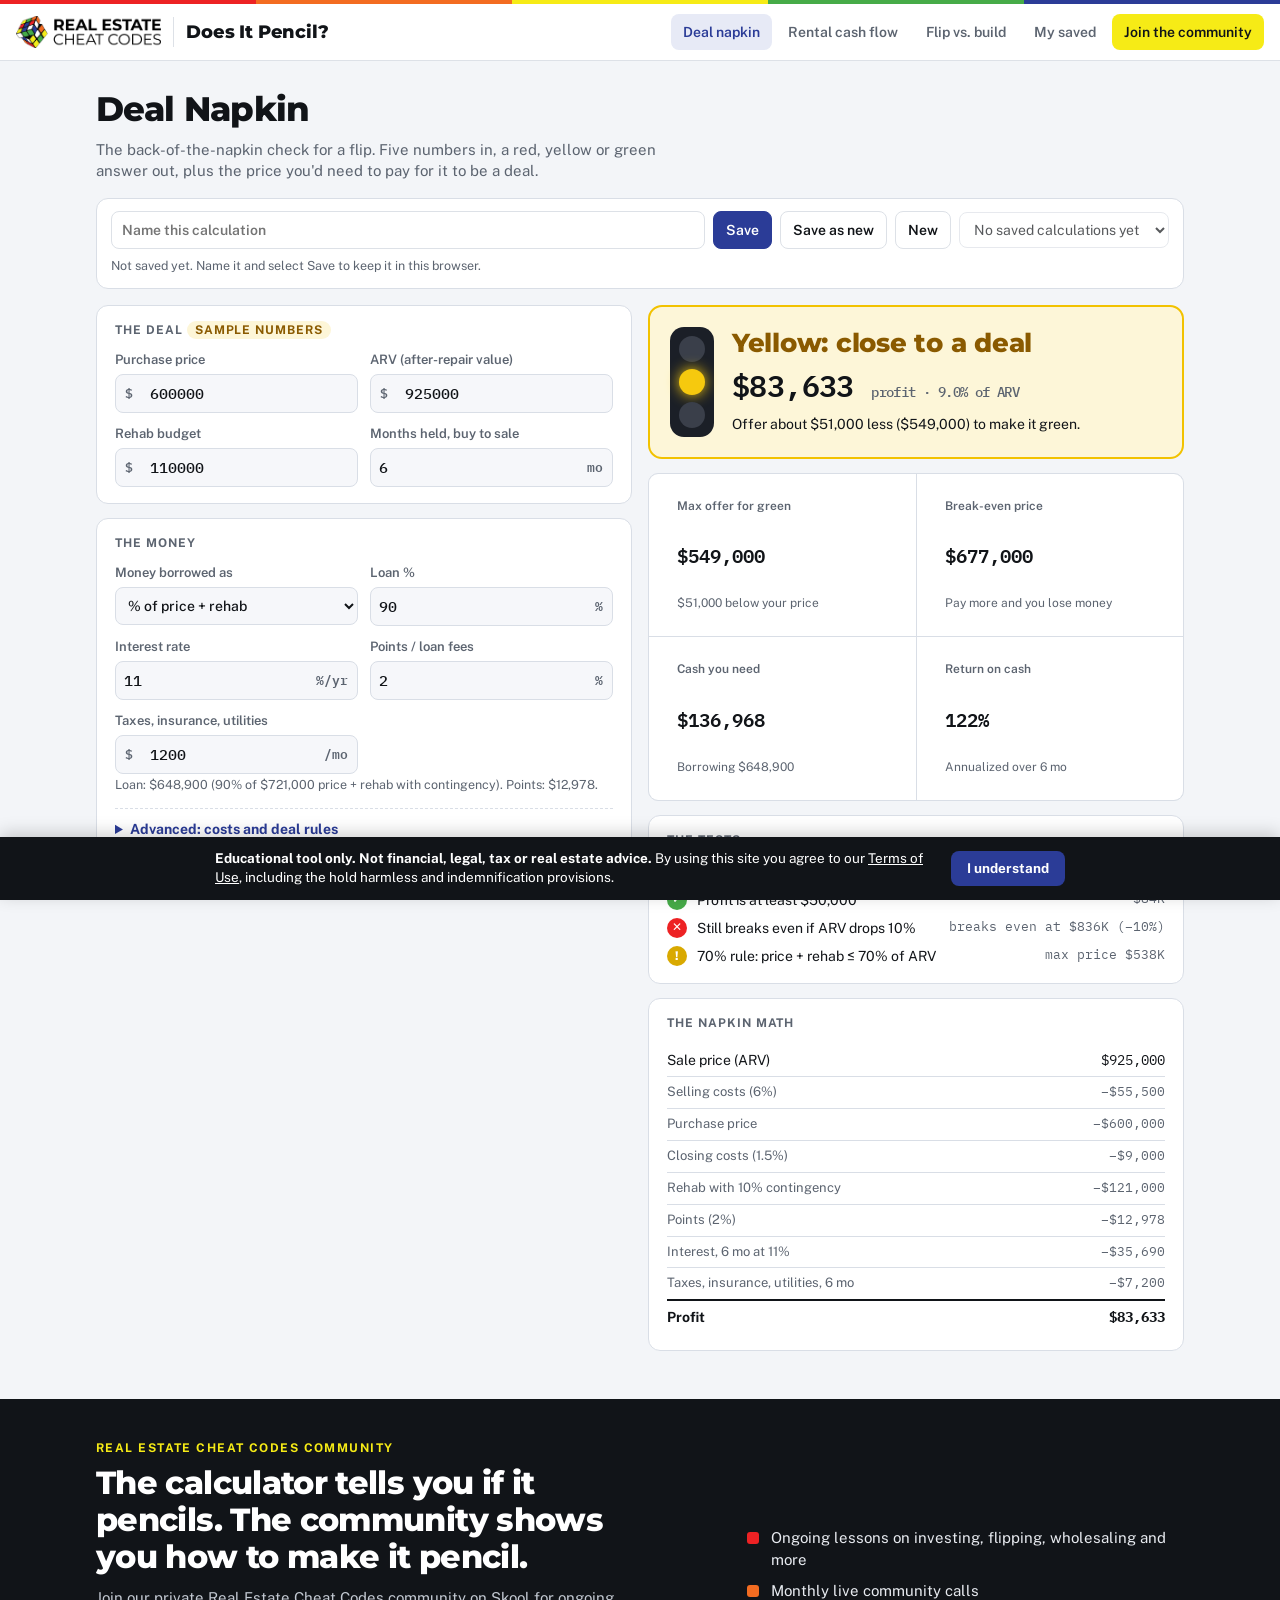
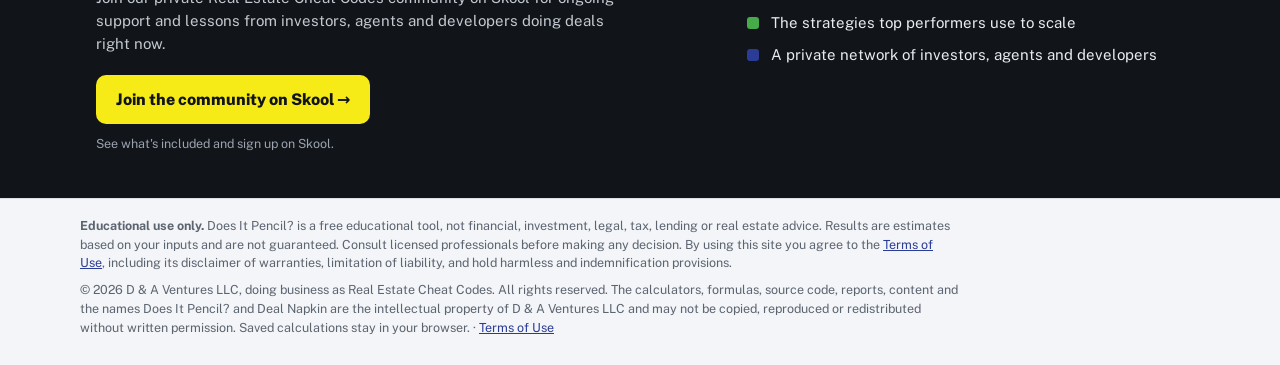
==== doesitpencil-site/deal-napkin/index.html @ 5632f23f "Add files via upload" ====
<!doctype html>
<html lang="en" data-root="../">
<head>
<meta charset="utf-8">
<meta name="viewport" content="width=device-width,initial-scale=1,viewport-fit=cover">
<title>Deal Napkin: Quick Flip Calculator · Does It Pencil?</title>
<meta name="description" content="Free quick flip calculator. Enter purchase price, ARV, rehab, hold time and loan terms and get a red, yellow or green verdict, profit, cash needed and the max offer that makes it a deal.">
<meta property="og:title" content="Deal Napkin: Quick Flip Calculator · Does It Pencil?">
<meta property="og:description" content="Free quick flip calculator. Enter purchase price, ARV, rehab, hold time and loan terms and get a red, yellow or green verdict, profit, cash needed and the max offer that makes it a deal.">
<meta property="og:type" content="website">
<meta property="og:url" content="https://doesitpencil.org/deal-napkin/">
<link rel="canonical" href="https://doesitpencil.org/deal-napkin/">
<link rel="icon" type="image/png" href="../assets/favicon.png">
<link rel="apple-touch-icon" href="../assets/apple-touch-icon.png">
<link rel="preconnect" href="https://fonts.googleapis.com">
<link rel="stylesheet" href="https://fonts.googleapis.com/css2?family=Montserrat:wght@600;700;800&family=Public+Sans:wght@400;500;600;700;800&family=IBM+Plex+Mono:wght@400;500;600&display=swap">
<link rel="stylesheet" href="../assets/site.css">
<style>:root{color-scheme:light;padding-top:env(safe-area-inset-top,0px);padding-bottom:env(safe-area-inset-bottom,0px)}body{margin:0}img{max-width:100%}[hidden]{display:none!important}</style>
<style>
/* Deal Napkin: inputs on the left, a traffic-light verdict on the right; stacks on phones. */
:root{
  --bg:#f3f5f8; --card:#ffffff; --field:#f6f7fa; --line:#d9dee6; --fg:#111418; --muted:#5c6470; --accent:#2b3c97;
  --green:#1f7a4d; --green-bg:#e3f4ea; --green-ring:#46ab48;
  --yellow:#8a5a00; --yellow-bg:#fdf6d8; --yellow-ring:#f2c200;
  --red:#b3261e; --red-bg:#fbe5e2; --red-ring:#ed2224;
  --num:"IBM Plex Mono",ui-monospace,Menlo,monospace;
}
@media (prefers-color-scheme: dark){:root:not([data-theme="light"]){
  --bg:#12151b; --card:#1a1f27; --field:#212733; --line:#2b313c; --fg:#e8ebf0; --muted:#9aa3b0; --accent:#9aa8ff;
  --green:#6fdc9c; --green-bg:#163327; --yellow:#f2cf5b; --yellow-bg:#352c10; --red:#ff8a7a; --red-bg:#3d1f1b; color-scheme:dark}}
:root[data-theme="dark"]{
  --bg:#12151b; --card:#1a1f27; --field:#212733; --line:#2b313c; --fg:#e8ebf0; --muted:#9aa3b0; --accent:#9aa8ff;
  --green:#6fdc9c; --green-bg:#163327; --yellow:#f2cf5b; --yellow-bg:#352c10; --red:#ff8a7a; --red-bg:#3d1f1b; color-scheme:dark}
*{box-sizing:border-box}
body{background:var(--bg);color:var(--fg);font-family:"Public Sans",system-ui,sans-serif;font-size:15px;line-height:1.45}
.wrap{max-width:1120px;margin:0 auto;padding-block:24px 48px;padding-left:max(16px,env(safe-area-inset-left,0px));padding-right:max(16px,env(safe-area-inset-right,0px));display:flex;flex-direction:column;gap:16px}
h1{font-family:"Montserrat","Public Sans",sans-serif;font-weight:800;font-size:clamp(26px,3.6vw,34px);letter-spacing:-.02em;margin:0;text-wrap:balance}
.sub{color:var(--muted);margin:4px 0 0;max-width:64ch}
.card{background:var(--card);border:1px solid var(--line);border-radius:12px;padding:16px 18px}
.grid{display:grid;grid-template-columns:minmax(0,1fr) minmax(0,1fr);gap:16px;align-items:start}
@media (max-width:860px){.grid{grid-template-columns:minmax(0,1fr)}}
.inputs{display:flex;flex-direction:column;gap:14px;min-width:0}
.card h2{font-size:12px;letter-spacing:.08em;text-transform:uppercase;color:var(--muted);margin:0 0 12px;font-weight:700}
.fields{display:grid;grid-template-columns:repeat(2,minmax(0,1fr));gap:12px}
@media (max-width:420px){.fields{grid-template-columns:minmax(0,1fr)}}
label.f{display:flex;flex-direction:column;gap:4px;font-size:13px;font-weight:600;color:var(--muted);min-width:0}
.inp{display:flex;align-items:center;background:var(--field);border:1px solid var(--line);border-radius:8px;overflow:hidden}
.inp:focus-within{border-color:var(--accent);box-shadow:0 0 0 3px color-mix(in srgb,var(--accent) 20%,transparent)}
.inp span{padding:0 9px;color:var(--muted);font-family:var(--num);font-size:13px}
.inp input,.inp select{flex:1;min-width:0;border:0;background:transparent;color:var(--fg);font:500 15px var(--num);padding:9px 8px;outline:none;font-variant-numeric:tabular-nums}
.inp select{font-family:inherit;font-size:14px}
.hint{font-size:12.5px;color:var(--muted);margin:2px 0 0;font-weight:400}
details.adv{border-top:1px dashed var(--line);margin-top:14px;padding-top:10px}
details.adv summary{cursor:pointer;font-weight:700;font-size:14px;color:var(--accent)}
details.adv .fields{margin-top:12px}
details.adv h3{font-size:12px;letter-spacing:.06em;text-transform:uppercase;color:var(--muted);margin:16px 0 0}

.side{display:flex;flex-direction:column;gap:14px;position:sticky;top:12px;min-width:0}
@media (max-width:860px){.side{position:static}}
.verdict{border-radius:14px;padding:20px;border:2px solid var(--ring);background:var(--vbg);display:grid;grid-template-columns:auto minmax(0,1fr);gap:18px;align-items:center}
.verdict.green{--ring:var(--green-ring);--vbg:var(--green-bg);--vfg:var(--green)}
.verdict.yellow{--ring:var(--yellow-ring);--vbg:var(--yellow-bg);--vfg:var(--yellow)}
.verdict.red{--ring:var(--red-ring);--vbg:var(--red-bg);--vfg:var(--red)}
.light{display:flex;flex-direction:column;gap:7px;background:#1b1f27;border-radius:14px;padding:9px}
.light i{width:26px;height:26px;border-radius:50%;background:#3a3f4a;display:block}
.verdict.red .light i:nth-child(1){background:#ed2224;box-shadow:0 0 14px #ed2224}
.verdict.yellow .light i:nth-child(2){background:#f6c90e;box-shadow:0 0 14px #f6c90e}
.verdict.green .light i:nth-child(3){background:#46ab48;box-shadow:0 0 14px #46ab48}
.vt{font-family:"Montserrat",sans-serif;font-weight:800;font-size:26px;color:var(--vfg);letter-spacing:-.01em;line-height:1.1}
.vp{font:600 30px var(--num);letter-spacing:-.02em;margin-top:4px;font-variant-numeric:tabular-nums}
.vp small{font-size:14px;color:var(--muted);font-weight:500}
.vmsg{margin:6px 0 0;font-size:14px}
.checks{list-style:none;margin:0;padding:0;display:flex;flex-direction:column;gap:8px}
.checks li{display:grid;grid-template-columns:22px minmax(0,1fr) auto;gap:8px;align-items:start;font-size:14px}
.checks .ic{width:20px;height:20px;border-radius:50%;display:grid;place-items:center;font-size:12px;font-weight:800;color:#fff}
.checks .ok .ic{background:var(--green-ring)}.checks .no .ic{background:var(--red-ring)}.checks .meh .ic{background:#d9a900}
.checks .val{font-family:var(--num);font-size:13px;color:var(--muted);white-space:nowrap}
.offer{display:grid;grid-template-columns:repeat(2,minmax(0,1fr));gap:1px;background:var(--line);border:1px solid var(--line);border-radius:10px;overflow:hidden}
.offer div{background:var(--card);padding:12px 14px;min-width:0}
.offer .k{font-size:12px;color:var(--muted);font-weight:600}
.offer .v{font:600 19px var(--num);font-variant-numeric:tabular-nums;margin-top:2px}
.offer .n{font-size:12px;color:var(--muted)}
table{width:100%;border-collapse:collapse;font-size:14px}
td{padding:6px 0;border-bottom:1px solid var(--line)}
td.r{text-align:right;font-family:var(--num);font-variant-numeric:tabular-nums;white-space:nowrap;padding-left:12px}
tr.sub td{color:var(--muted);font-size:13px}
tr.tot td{font-weight:700;border-top:2px solid var(--fg);border-bottom:0}
.neg{color:var(--red)}
.ex{font-size:12px;font-weight:700;color:var(--yellow);background:var(--yellow-bg);padding:2px 8px;border-radius:999px}
.savecard{padding:12px 14px}
</style>
</head>
<body>
<div id="dip-header"></div>


<div class="wrap">
  <header>
    <h1>Deal Napkin</h1>
    <p class="sub">The back-of-the-napkin check for a flip. Five numbers in, a red, yellow or green answer out, plus the price you'd need to pay for it to be a deal.</p>
  </header>
  <div class="card savecard"><div id="dip-savebar"></div></div>

  <div class="grid">
    <div class="inputs">
      <section class="card">
        <h2>The deal <span class="ex" id="exTag">Sample numbers</span></h2>
        <div class="fields">
          <label class="f" for="price">Purchase price<div class="inp"><span>$</span><input id="price" type="number" step="5000" inputmode="decimal"></div></label>
          <label class="f" for="arv">ARV (after-repair value)<div class="inp"><span>$</span><input id="arv" type="number" step="5000" inputmode="decimal"></div></label>
          <label class="f" for="rehab">Rehab budget<div class="inp"><span>$</span><input id="rehab" type="number" step="1000" inputmode="decimal"></div></label>
          <label class="f" for="months">Months held, buy to sale<div class="inp"><input id="months" type="number" step="1" min="1" inputmode="numeric"><span>mo</span></div></label>
        </div>
      </section>

      <section class="card">
        <h2>The money</h2>
        <div class="fields">
          <label class="f" for="loanMode">Money borrowed as<div class="inp"><select id="loanMode"><option value="pct">% of price + rehab</option><option value="amt">Dollar amount</option></select></div></label>
          <label class="f" for="loanPct" id="loanPctWrap">Loan %<div class="inp"><input id="loanPct" type="number" step="5" inputmode="decimal"><span>%</span></div></label>
          <label class="f" for="loanAmt" id="loanAmtWrap" hidden>Loan amount<div class="inp"><span>$</span><input id="loanAmt" type="number" step="5000" inputmode="decimal"></div></label>
          <label class="f" for="rate">Interest rate<div class="inp"><input id="rate" type="number" step="0.25" inputmode="decimal"><span>%/yr</span></div></label>
          <label class="f" for="points">Points / loan fees<div class="inp"><input id="points" type="number" step="0.25" inputmode="decimal"><span>%</span></div></label>
          <label class="f" for="holdMo">Taxes, insurance, utilities<div class="inp"><span>$</span><input id="holdMo" type="number" step="100" inputmode="decimal"><span>/mo</span></div></label>
        </div>
        <p class="hint" id="loanHint"></p>

        <details class="adv">
          <summary>Advanced: costs and deal rules</summary>
          <div class="fields">
            <label class="f" for="closePct">Buying closing costs<div class="inp"><input id="closePct" type="number" step="0.25" inputmode="decimal"><span>% price</span></div></label>
            <label class="f" for="sellPct">Selling costs<div class="inp"><input id="sellPct" type="number" step="0.5" inputmode="decimal"><span>% ARV</span></div></label>
            <label class="f" for="contPct">Rehab contingency<div class="inp"><input id="contPct" type="number" step="1" inputmode="decimal"><span>%</span></div></label>
          </div>
          <h3>What counts as green</h3>
          <div class="fields">
            <label class="f" for="greenPct">Profit at least<div class="inp"><input id="greenPct" type="number" step="1" inputmode="decimal"><span>% ARV</span></div></label>
            <label class="f" for="minProfit">and at least<div class="inp"><span>$</span><input id="minProfit" type="number" step="5000" inputmode="decimal"></div></label>
            <label class="f" for="cushionPct">Still breaks even if ARV drops<div class="inp"><input id="cushionPct" type="number" step="1" inputmode="decimal"><span>%</span></div></label>
            <label class="f" for="redPct">Red below<div class="inp"><input id="redPct" type="number" step="1" inputmode="decimal"><span>% ARV</span></div></label>
          </div>
          <p class="hint">Interest is figured on the full loan for every month you hold, which is conservative when rehab money is drawn over time. Selling costs cover agent commissions and seller closing costs.</p>
        </details>
      </section>
    </div>

    <aside class="side" aria-live="polite">
      <div class="verdict" id="verdict">
        <div class="light" aria-hidden="true"><i></i><i></i><i></i></div>
        <div>
          <div class="vt" id="vt"></div>
          <div class="vp" id="vp"></div>
          <p class="vmsg" id="vmsg"></p>
        </div>
      </div>

      <div class="offer">
        <div><div class="k">Max offer for green</div><div class="v" id="maxGreen"></div><div class="n" id="maxGreenN"></div></div>
        <div><div class="k">Break-even price</div><div class="v" id="maxBE"></div><div class="n">Pay more and you lose money</div></div>
        <div><div class="k">Cash you need</div><div class="v" id="cash"></div><div class="n" id="cashN"></div></div>
        <div><div class="k">Return on cash</div><div class="v" id="roi"></div><div class="n" id="roiN"></div></div>
      </div>

      <section class="card">
        <h2>The tests</h2>
        <ul class="checks" id="checks"></ul>
      </section>

      <section class="card">
        <h2>The napkin math</h2>
        <table id="math"></table>
      </section>
    </aside>
  </div>
</div>

<script src="../assets/site.js"></script>
<script>
DIP.mountHeader("napkin");
(function(){
const $=id=>document.getElementById(id);
const F=['price','arv','rehab','months','loanMode','loanPct','loanAmt','rate','points','holdMo','closePct','sellPct','contPct','greenPct','minProfit','cushionPct','redPct'];
const EXAMPLE={price:600000,arv:925000,rehab:110000,months:6,loanMode:'pct',loanPct:90,loanAmt:684000,rate:11,points:2,holdMo:1200,
  closePct:1.5,sellPct:6,contPct:10,greenPct:15,minProfit:50000,cushionPct:10,redPct:8};
const money=v=>(v<0?'−':'')+'$'+Math.round(Math.abs(v)).toLocaleString('en-US');
const kmoney=v=>{const a=Math.abs(v);return (v<0?'−':'')+(a>=1e6?'$'+(a/1e6).toFixed(2)+'M':'$'+Math.round(a/1000)+'K')};
const pct=(v,d=1)=>isFinite(v)?(v*100).toFixed(d)+'%':'—';

function model(d,priceOverride){
  const price=priceOverride??(+d.price||0), arv=+d.arv||0, months=Math.max(1,+d.months||1);
  const rehab=(+d.rehab||0)*(1+(+d.contPct||0)/100);
  const closing=price*(+d.closePct||0)/100;
  const project=price+rehab;
  let loan=d.loanMode==='amt'?(+d.loanAmt||0):project*(+d.loanPct||0)/100;
  loan=Math.max(0,Math.min(loan,project));
  const points=loan*(+d.points||0)/100;
  const interest=loan*(+d.rate||0)/100/12*months;
  const hold=(+d.holdMo||0)*months;
  const sellF=(+d.sellPct||0)/100;
  const selling=arv*sellF;
  const allIn=price+closing+rehab+points+interest+hold;
  const profit=arv-selling-allIn;
  const cash=allIn-loan;
  const margin=arv>0?profit/arv:0;
  const beArv=sellF<1?allIn/(1-sellF):Infinity;
  const cushion=arv>0?1-beArv/arv:0;
  const rule70=0.7*arv-(+d.rehab||0);
  const roi=cash>0?profit/cash*12/months:NaN;
  const tests={
    margin:margin>=(+d.greenPct||0)/100,
    dollars:profit>=(+d.minProfit||0),
    cushion:cushion>=(+d.cushionPct||0)/100
  };
  const red=profit<0||margin<(+d.redPct||0)/100;
  const color=red?'red':(tests.margin&&tests.dollars&&tests.cushion?'green':'yellow');
  return {price,arv,months,rehab,closing,loan,points,interest,hold,selling,allIn,profit,cash,margin,beArv,cushion,rule70,roi,tests,color};
}
function maxPrice(d,ok){ // highest price where ok(model) is true
  if(!ok(model(d,0)))return null;
  let lo=0,hi=Math.max(+d.arv||0,1)*1.5;
  for(let i=0;i<60;i++){const m=(lo+hi)/2;if(ok(model(d,m)))lo=m;else hi=m}
  return Math.floor(lo/1000)*1000;
}

function read(){const d={};F.forEach(k=>{const el=$(k);d[k]=el.tagName==='SELECT'?el.value:(el.value===''?'':+el.value)});return d}
function load(d){d={...EXAMPLE,...d};F.forEach(k=>{if(d[k]!==undefined)$(k).value=d[k]});calc()}

function calc(){
  const d=read();
  $('loanPctWrap').hidden=d.loanMode!=='pct';$('loanAmtWrap').hidden=d.loanMode!=='amt';
  const m=model(d);
  const v=$('verdict');v.className='verdict '+m.color;
  $('vt').textContent=m.color==='green'?'Green: it\'s a deal':m.color==='yellow'?'Yellow: close to a deal':'Red: not a deal';
  $('vp').innerHTML=`${money(m.profit)} <small>profit · ${pct(m.margin)} of ARV</small>`;
  const g=maxPrice(d,x=>x.color==='green');
  const be=maxPrice(d,x=>x.profit>=0);
  let msg;
  if(m.color==='green')msg=g!=null&&g>m.price?`You have room: it stays green up to about ${money(g)}.`:'It clears every test.';
  else if(g!=null&&m.price>0)msg=`Offer about ${money(m.price-g)} less (${money(g)}) to make it green.`;
  else msg='No purchase price makes this green with this ARV and rehab. Check the ARV or cut the rehab.';
  if(m.color==='red'&&m.profit<0)msg=`It loses ${money(-m.profit)} at this price. `+msg;
  $('vmsg').textContent=msg;

  $('maxGreen').textContent=g!=null?money(g):'—';
  $('maxGreenN').textContent=g!=null?(g>=m.price?money(g-m.price)+' above your price':money(m.price-g)+' below your price'):'Not reachable';
  $('maxBE').textContent=be!=null?money(be):'—';
  $('cash').textContent=money(m.cash);
  $('cashN').textContent=`Borrowing ${money(m.loan)}`;
  $('roi').textContent=pct(m.roi,0);
  $('roiN').textContent=`Annualized over ${m.months} mo`;
  $('loanHint').textContent=d.loanMode==='pct'?`Loan: ${money(m.loan)} (${d.loanPct||0}% of ${money(m.price+m.rehab)} price + rehab with contingency). Points: ${money(m.points)}.`:`Points on ${money(m.loan)}: ${money(m.points)}.`;

  const row=(ok,label,val)=>`<li class="${ok===true?'ok':ok===false?'no':'meh'}"><span class="ic">${ok===true?'✓':ok===false?'✕':'!'}</span><span>${label}</span><span class="val">${val}</span></li>`;
  $('checks').innerHTML=
    row(m.tests.margin,`Profit is at least ${d.greenPct}% of ARV`,pct(m.margin))+
    row(m.tests.dollars,`Profit is at least ${money(+d.minProfit||0)}`,kmoney(m.profit))+
    row(m.tests.cushion,`Still breaks even if ARV drops ${d.cushionPct}%`,`breaks even at ${kmoney(m.beArv)} (−${Math.max(0,m.cushion*100).toFixed(0)}%)`)+
    row((+d.price||0)+(+d.rehab||0)<=0.7*m.arv?true:'meh',`70% rule: price + rehab ≤ 70% of ARV`,`max price ${kmoney(m.rule70)}`);

  const r=(a,b,c='')=>`<tr class="${c}"><td>${a}</td><td class="r ${b<0?'neg':''}">${money(b)}</td></tr>`;
  $('math').innerHTML=
    r('Sale price (ARV)',m.arv)+r(`Selling costs (${d.sellPct}%)`,-m.selling,'sub')+
    r('Purchase price',-m.price,'sub')+r(`Closing costs (${d.closePct}%)`,-m.closing,'sub')+
    r(`Rehab with ${d.contPct}% contingency`,-m.rehab,'sub')+
    r(`Points (${d.points}%)`,-m.points,'sub')+r(`Interest, ${m.months} mo at ${d.rate}%`,-m.interest,'sub')+
    r(`Taxes, insurance, utilities, ${m.months} mo`,-m.hold,'sub')+
    r('Profit',m.profit,'tot');
}

F.forEach(k=>{$(k).addEventListener('input',()=>{$('exTag').hidden=true;window.__dipBar&&window.__dipBar.changed();calc()});
  if($(k).tagName==='SELECT')$(k).addEventListener('change',()=>{window.__dipBar&&window.__dipBar.changed();calc()})});
load(EXAMPLE);
window.__dipBar=DIP.mountSaveBar({el:'dip-savebar',calc:'napkin',
  getState:read,
  setState:d=>{load(d);$('exTag').hidden=true},
  reset:()=>{load({...EXAMPLE,price:'',arv:'',rehab:'',loanAmt:''});$('exTag').hidden=true},
  defaultLabel:d=>'Flip at '+money(+d.price||0),
  summarize:d=>{const m=model(d);return {headline:(m.color==='green'?'Green':m.color==='yellow'?'Yellow':'Red')+' · '+kmoney(m.profit)+' profit',
    detail:money(+d.price||0)+' buy · '+money(+d.arv||0)+' ARV · '+pct(m.margin)+' margin',tone:m.color==='green'?'good':m.color==='red'?'bad':'warn'}}});
})();
</script>

<section class="dip-cta" aria-labelledby="cta-h"><div class="dip-in">
  <div>
    <p class="eyebrow">Real Estate Cheat Codes community</p>
    <h2 id="cta-h">The calculator tells you if it pencils. The community shows you how to make it pencil.</h2>
    <p>Join our private Real Estate Cheat Codes community on Skool for ongoing support and lessons from investors, agents and developers doing deals right now.</p>
    <a class="go" href="https://www.skool.com/realestatecheatcodes/about?utm_source=doesitpencil&amp;utm_medium=website&amp;utm_campaign=community_cta&amp;utm_content=deal-napkin" target="_blank" rel="noopener">Join the community on Skool →</a>
    <p class="fine">See what's included and sign up on Skool.</p>
  </div>
  <ul>
    <li>Ongoing lessons on investing, flipping, wholesaling and more</li>
    <li>Monthly live community calls</li>
    <li>The strategies top performers use to scale</li>
    <li>A private network of investors, agents and developers</li>
  </ul>
</div></section>
<footer class="dip-foot"><div class="dip-in">
<p class="dip-legal"><b>Educational use only.</b> Does It Pencil? is a free educational tool, not financial, investment, legal, tax, lending or real estate advice. Results are estimates based on your inputs and are not guaranteed. Consult licensed professionals before making any decision. By using this site you agree to the <a href="../terms/index.html">Terms of Use</a>, including its disclaimer of warranties, limitation of liability, and hold harmless and indemnification provisions.</p>
<p class="dip-legal">© 2026 D &amp; A Ventures LLC, doing business as Real Estate Cheat Codes. All rights reserved. The calculators, formulas, source code, reports, content and the names Does It Pencil? and Deal Napkin are the intellectual property of D &amp; A Ventures LLC and may not be copied, reproduced or redistributed without written permission. Saved calculations stay in your browser. · <a href="../terms/index.html">Terms of Use</a></p>
</div></footer>
</body>
</html>
---- doesitpencil-site/assets/site.css ----
/* Does It Pencil? — shared site chrome (header, save bar, saved list).
   Every token is prefixed --dip- so it never collides with a calculator's own tokens. */
:root{
  --dip-bg:#ffffff; --dip-fg:#111418; --dip-muted:#5c6470; --dip-line:#dde1e7; --dip-soft:#f3f5f8;
  --dip-accent:#2b3c97; --dip-accent-soft:#e7eaf6; --dip-on-accent:#ffffff;
  --dip-good:#1f7a4d; --dip-good-bg:#dff1e6; --dip-bad:#c0392b; --dip-bad-bg:#f7e0dc;
  --dip-red:#ed2224; --dip-orange:#f36c21; --dip-yellow:#f6eb16; --dip-green:#46ab48; --dip-blue:#2b3c97;
  --dip-display:"Montserrat","Public Sans",system-ui,sans-serif;
  --dip-sans:"Public Sans",system-ui,-apple-system,"Segoe UI",sans-serif;
}
@media (prefers-color-scheme: dark){:root:not([data-theme="light"]){
  --dip-bg:#12151b; --dip-fg:#e8ebf0; --dip-muted:#9aa3b0; --dip-line:#2b313c; --dip-soft:#1a1f27;
  --dip-accent:#9aa8ff; --dip-accent-soft:#232a52; --dip-on-accent:#0d1020;
  --dip-good:#5fd394; --dip-good-bg:#16352a; --dip-bad:#ff8a7a; --dip-bad-bg:#3d1f1b}}
:root[data-theme="dark"]{
  --dip-bg:#12151b; --dip-fg:#e8ebf0; --dip-muted:#9aa3b0; --dip-line:#2b313c; --dip-soft:#1a1f27;
  --dip-accent:#9aa8ff; --dip-accent-soft:#232a52; --dip-on-accent:#0d1020;
  --dip-good:#5fd394; --dip-good-bg:#16352a; --dip-bad:#ff8a7a; --dip-bad-bg:#3d1f1b}

.dip-stripe{display:flex;height:4px}
.dip-stripe i{flex:1}
.dip-stripe i:nth-child(1){background:var(--dip-red)}.dip-stripe i:nth-child(2){background:var(--dip-orange)}
.dip-stripe i:nth-child(3){background:var(--dip-yellow)}.dip-stripe i:nth-child(4){background:var(--dip-green)}
.dip-stripe i:nth-child(5){background:var(--dip-blue)}

.dip-header{background:var(--dip-bg);color:var(--dip-fg);border-bottom:1px solid var(--dip-line);font-family:var(--dip-sans)}
.dip-header .dip-in{display:flex;align-items:center;gap:18px;flex-wrap:wrap;padding-block:10px;
  padding-left:max(16px,env(safe-area-inset-left,0px));padding-right:max(16px,env(safe-area-inset-right,0px))}
.dip-brand{display:flex;align-items:center;gap:12px;color:inherit;text-decoration:none;margin-right:auto;min-width:0}
.dip-brand img{height:32px;width:auto;display:block}
.dip-brand .dip-w{display:none}
@media (prefers-color-scheme: dark){:root:not([data-theme="light"]) .dip-brand .dip-b{display:none}:root:not([data-theme="light"]) .dip-brand .dip-w{display:block}}
:root[data-theme="dark"] .dip-brand .dip-b{display:none}:root[data-theme="dark"] .dip-brand .dip-w{display:block}
.dip-brand .dip-sep{width:1px;height:30px;background:var(--dip-line)}
.dip-brand b{font-family:var(--dip-display);font-weight:800;font-size:18px;letter-spacing:-.01em;white-space:nowrap}
.dip-nav{display:flex;gap:4px;overflow-x:auto;max-width:100%;scrollbar-width:none}
.dip-nav a{font-weight:600;font-size:14px;color:var(--dip-muted);text-decoration:none;padding:8px 12px;border-radius:8px;white-space:nowrap;display:flex;align-items:center;gap:6px}
.dip-nav a:hover{color:var(--dip-fg);background:var(--dip-soft)}
.dip-nav a[aria-current="page"]{color:var(--dip-accent);background:var(--dip-accent-soft)}
.dip-count{font-size:11.5px;font-weight:700;background:var(--dip-accent);color:var(--dip-on-accent);border-radius:999px;padding:1px 7px;font-variant-numeric:tabular-nums}
.dip-count:empty{display:none}
@media (max-width:640px){.dip-brand .dip-sep,.dip-brand img{display:none!important}.dip-header .dip-in{gap:6px}.dip-nav{width:100%}}

/* save bar */
.dip-save{display:flex;flex-wrap:wrap;gap:8px;align-items:center;font-family:var(--dip-sans);min-width:0}
.dip-save input,.dip-save select{font:inherit;font-size:14px;color:var(--dip-fg);background:var(--dip-bg);border:1px solid var(--dip-line);border-radius:8px;padding:8px 10px;min-width:0}
.dip-save input{flex:1 1 220px;font-weight:600}
.dip-save select{flex:0 1 210px}
.dip-save button{font:inherit;font-size:14px;font-weight:600;border-radius:8px;border:1px solid var(--dip-line);background:var(--dip-bg);color:var(--dip-fg);padding:8px 12px;cursor:pointer;white-space:nowrap}
.dip-save button:hover{border-color:var(--dip-accent)}
.dip-save button.dip-primary{background:var(--dip-accent);border-color:var(--dip-accent);color:var(--dip-on-accent)}
.dip-save :focus-visible{outline:2px solid var(--dip-accent);outline-offset:1px}
.dip-status{font-size:12.5px;color:var(--dip-muted);flex-basis:100%}
.dip-status.dirty{color:#9a6400}

/* shared page sections (home / saved) */
.dip-page{background:var(--dip-soft);color:var(--dip-fg);font-family:var(--dip-sans);min-height:100%}
.dip-main{max-width:1120px;padding-block:28px 56px;padding-left:max(16px,env(safe-area-inset-left,0px));padding-right:max(16px,env(safe-area-inset-right,0px));margin:0 auto}
.dip-main h1{font-family:var(--dip-display);font-weight:800;font-size:clamp(26px,4vw,40px);letter-spacing:-.02em;margin:0 0 8px;text-wrap:balance}
.dip-main h1 em{font-style:normal;color:var(--dip-accent)}
.dip-main h2{font-family:var(--dip-display);font-weight:700;font-size:20px;margin:0}
.dip-lede{color:var(--dip-muted);font-size:16px;line-height:1.55;max-width:66ch;margin:0}
.dip-btn{font:inherit;font-size:14px;font-weight:600;border-radius:8px;border:1px solid var(--dip-line);background:var(--dip-bg);color:var(--dip-fg);padding:8px 12px;cursor:pointer;text-decoration:none;display:inline-flex;align-items:center;gap:6px;white-space:nowrap}
.dip-btn:hover{border-color:var(--dip-accent)}
.dip-btn.dip-primary{background:var(--dip-accent);border-color:var(--dip-accent);color:var(--dip-on-accent)}
.dip-btn.dip-danger{color:var(--dip-bad)}
.dip-btn:focus-visible{outline:2px solid var(--dip-accent);outline-offset:1px}
.dip-foot{border-top:1px solid var(--dip-line);color:var(--dip-muted);font-size:12.5px;line-height:1.5;padding-block:18px 28px;
  padding-left:max(16px,env(safe-area-inset-left,0px));padding-right:max(16px,env(safe-area-inset-right,0px));font-family:var(--dip-sans)}
.dip-foot .dip-in{max-width:1120px;margin:0 auto;display:flex;flex-wrap:wrap;gap:6px 18px;justify-content:space-between}

/* legal footer + first-visit notice */
.dip-foot .dip-in{flex-direction:column;gap:8px}
.dip-legal{margin:0;max-width:110ch}
.dip-foot a{color:var(--dip-accent)}
.dip-notice{position:fixed;left:0;right:0;bottom:0;z-index:50;background:var(--dip-fg);color:var(--dip-bg);font-family:var(--dip-sans);font-size:13.5px;line-height:1.45;
  padding-block:12px calc(12px + env(safe-area-inset-bottom,0px));padding-left:max(16px,env(safe-area-inset-left,0px));padding-right:max(16px,env(safe-area-inset-right,0px));
  display:flex;gap:12px 16px;align-items:center;justify-content:center;flex-wrap:wrap;box-shadow:0 -4px 16px rgba(0,0,0,.18)}
.dip-notice p{margin:0;max-width:90ch}
.dip-notice a{color:inherit;text-decoration:underline}
.dip-notice button{font:inherit;font-weight:700;border:0;border-radius:8px;padding:8px 16px;background:var(--dip-accent);color:var(--dip-on-accent);cursor:pointer;white-space:nowrap}
@media (prefers-color-scheme: dark){:root:not([data-theme="light"]) .dip-notice button{background:var(--dip-bg);color:var(--dip-fg)}}

/* community CTA (above the footer on every page) */
.dip-cta{background:#111418;color:#f3f5f8;font-family:var(--dip-sans);position:relative}
.dip-cta .dip-in{max-width:1120px;margin:0 auto;padding-block:40px 44px;padding-left:max(16px,env(safe-area-inset-left,0px));padding-right:max(16px,env(safe-area-inset-right,0px));
  display:grid;grid-template-columns:minmax(0,1.4fr) minmax(0,1fr);gap:24px 40px;align-items:center}
@media (max-width:800px){.dip-cta .dip-in{grid-template-columns:minmax(0,1fr)}}
.dip-cta .eyebrow{font-size:12px;font-weight:700;letter-spacing:.12em;text-transform:uppercase;color:#f6eb16;margin:0 0 8px}
.dip-cta h2{font-family:var(--dip-display);font-weight:800;font-size:clamp(24px,3.2vw,32px);line-height:1.15;letter-spacing:-.02em;margin:0 0 10px;text-wrap:balance;color:#fff}
.dip-cta p{margin:0;color:#c3c9d2;line-height:1.55;max-width:60ch}
.dip-cta ul{list-style:none;margin:0;padding:0;display:flex;flex-direction:column;gap:10px}
.dip-cta li{display:grid;grid-template-columns:14px minmax(0,1fr);gap:10px;color:#e8ebf0;line-height:1.45}
.dip-cta li::before{content:"";width:12px;height:12px;border-radius:3px;margin-top:5px;background:var(--b)}
.dip-cta li:nth-child(1){--b:#ed2224}.dip-cta li:nth-child(2){--b:#f36c21}.dip-cta li:nth-child(3){--b:#46ab48}.dip-cta li:nth-child(4){--b:#2b3c97}
.dip-cta .go{display:inline-flex;align-items:center;gap:8px;margin-top:20px;background:#f6eb16;color:#111418;font-weight:800;font-size:16px;text-decoration:none;border-radius:10px;padding:13px 20px}
.dip-cta .go:hover{background:#fff36a}
.dip-cta .go:focus-visible{outline:3px solid #fff;outline-offset:2px}
.dip-cta .fine{font-size:12.5px;color:#9aa3b0;margin-top:10px}
.dip-nav a.dip-join{background:#f6eb16;color:#111418}
.dip-nav a.dip-join:hover{background:#fff36a;color:#111418}
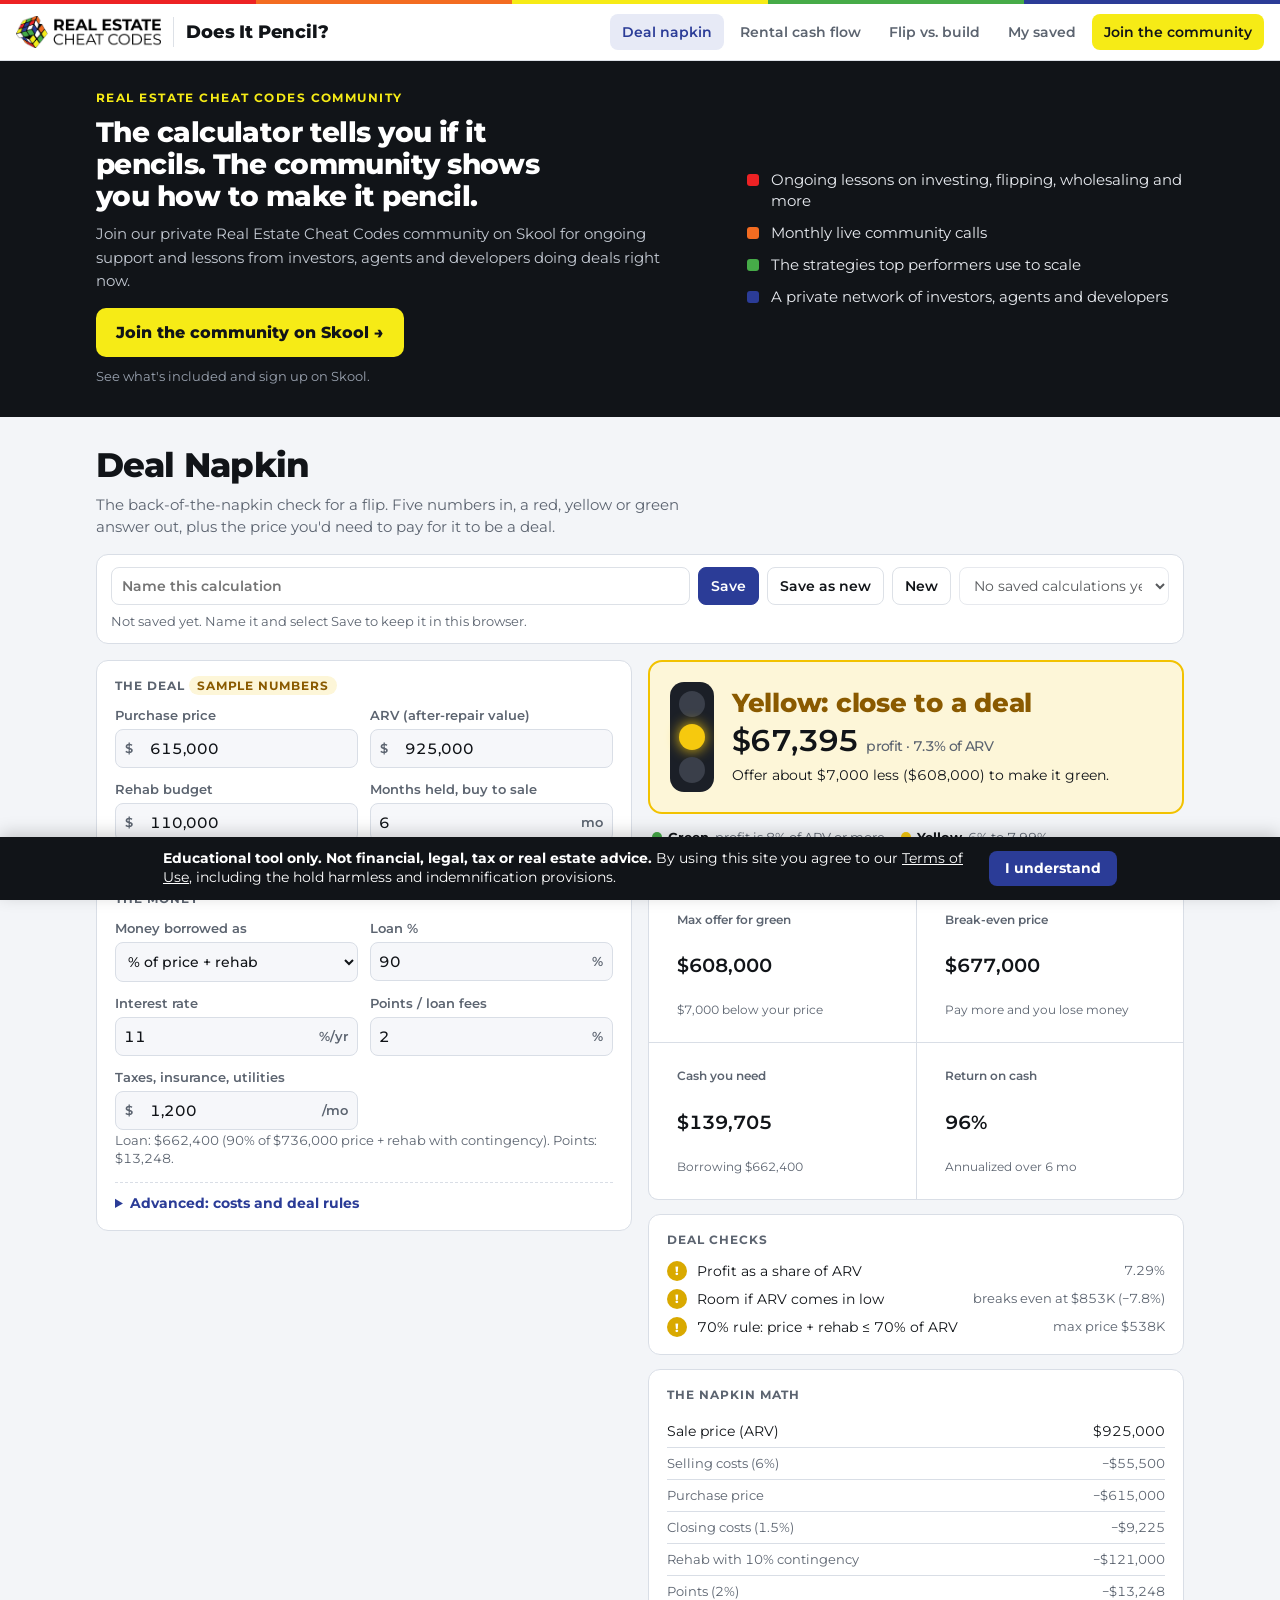
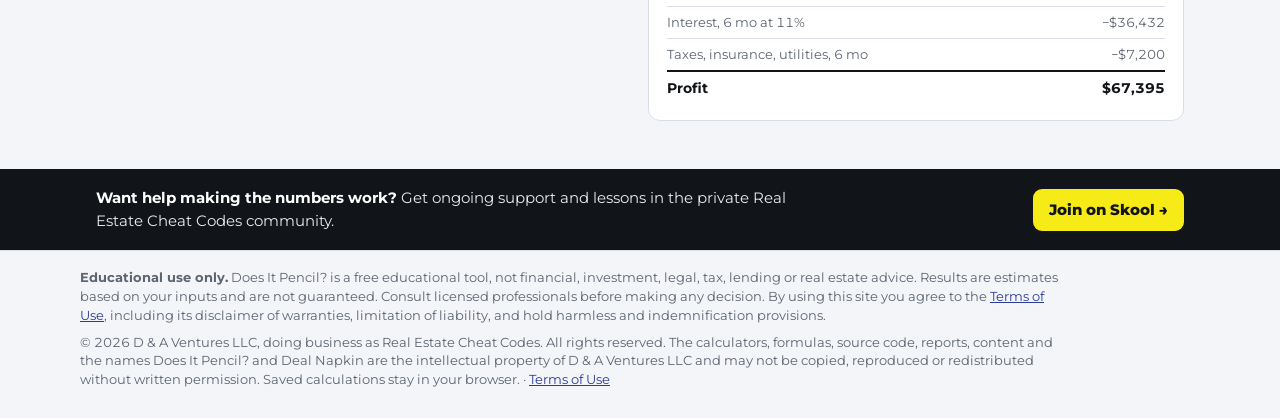
==== commit a46aa546: "Add files via upload" ====
--- a/doesitpencil-site/deal-napkin/index.html
+++ b/doesitpencil-site/deal-napkin/index.html
@@ -13,7 +13,7 @@
 <link rel="icon" type="image/png" href="../assets/favicon.png">
 <link rel="apple-touch-icon" href="../assets/apple-touch-icon.png">
 <link rel="preconnect" href="https://fonts.googleapis.com">
-<link rel="stylesheet" href="https://fonts.googleapis.com/css2?family=Montserrat:wght@600;700;800&family=Public+Sans:wght@400;500;600;700;800&family=IBM+Plex+Mono:wght@400;500;600&display=swap">
+<link rel="stylesheet" href="https://fonts.googleapis.com/css2?family=Montserrat:wght@400;500;600;700;800&display=swap">
 <link rel="stylesheet" href="../assets/site.css">
 <style>:root{color-scheme:light;padding-top:env(safe-area-inset-top,0px);padding-bottom:env(safe-area-inset-bottom,0px)}body{margin:0}img{max-width:100%}[hidden]{display:none!important}</style>
 <style>
@@ -23,7 +23,7 @@
   --green:#1f7a4d; --green-bg:#e3f4ea; --green-ring:#46ab48;
   --yellow:#8a5a00; --yellow-bg:#fdf6d8; --yellow-ring:#f2c200;
   --red:#b3261e; --red-bg:#fbe5e2; --red-ring:#ed2224;
-  --num:"IBM Plex Mono",ui-monospace,Menlo,monospace;
+  --num:"Montserrat",ui-monospace,Menlo,monospace;
 }
 @media (prefers-color-scheme: dark){:root:not([data-theme="light"]){
   --bg:#12151b; --card:#1a1f27; --field:#212733; --line:#2b313c; --fg:#e8ebf0; --muted:#9aa3b0; --accent:#9aa8ff;
@@ -32,9 +32,9 @@
   --bg:#12151b; --card:#1a1f27; --field:#212733; --line:#2b313c; --fg:#e8ebf0; --muted:#9aa3b0; --accent:#9aa8ff;
   --green:#6fdc9c; --green-bg:#163327; --yellow:#f2cf5b; --yellow-bg:#352c10; --red:#ff8a7a; --red-bg:#3d1f1b; color-scheme:dark}
 *{box-sizing:border-box}
-body{background:var(--bg);color:var(--fg);font-family:"Public Sans",system-ui,sans-serif;font-size:15px;line-height:1.45}
+body{background:var(--bg);color:var(--fg);font-family:"Montserrat",system-ui,sans-serif;font-size:15px;line-height:1.45}
 .wrap{max-width:1120px;margin:0 auto;padding-block:24px 48px;padding-left:max(16px,env(safe-area-inset-left,0px));padding-right:max(16px,env(safe-area-inset-right,0px));display:flex;flex-direction:column;gap:16px}
-h1{font-family:"Montserrat","Public Sans",sans-serif;font-weight:800;font-size:clamp(26px,3.6vw,34px);letter-spacing:-.02em;margin:0;text-wrap:balance}
+h1{font-family:"Montserrat",sans-serif;font-weight:800;font-size:clamp(26px,3.6vw,34px);letter-spacing:-.02em;margin:0;text-wrap:balance}
 .sub{color:var(--muted);margin:4px 0 0;max-width:64ch}
 .card{background:var(--card);border:1px solid var(--line);border-radius:12px;padding:16px 18px}
 .grid{display:grid;grid-template-columns:minmax(0,1fr) minmax(0,1fr);gap:16px;align-items:start}
@@ -88,10 +88,30 @@
 .neg{color:var(--red)}
 .ex{font-size:12px;font-weight:700;color:var(--yellow);background:var(--yellow-bg);padding:2px 8px;border-radius:999px}
 .savecard{padding:12px 14px}
+.legend{display:flex;flex-wrap:wrap;gap:6px 16px;font-size:13px;color:var(--muted);padding:0 4px}
+.legend span{display:flex;align-items:center;gap:6px}
+.legend b{color:var(--fg)}
+.legend i{width:10px;height:10px;border-radius:50%;display:inline-block}
+.legend i.g{background:#46ab48}.legend i.y{background:#f6c90e}.legend i.r{background:#ed2224}
 </style>
 </head>
 <body>
 <div id="dip-header"></div>
+<section class="dip-cta dip-cta-top" aria-labelledby="cta-top-h"><div class="dip-in">
+  <div>
+    <p class="eyebrow">Real Estate Cheat Codes community</p>
+    <h2 id="cta-top-h">The calculator tells you if it pencils. The community shows you how to make it pencil.</h2>
+    <p>Join our private Real Estate Cheat Codes community on Skool for ongoing support and lessons from investors, agents and developers doing deals right now.</p>
+    <a class="go" href="https://www.skool.com/realestatecheatcodes/about?utm_source=doesitpencil&amp;utm_medium=website&amp;utm_campaign=community_cta&amp;utm_content=deal-napkin-top" target="_blank" rel="noopener">Join the community on Skool →</a>
+    <p class="fine">See what's included and sign up on Skool.</p>
+  </div>
+  <ul>
+    <li>Ongoing lessons on investing, flipping, wholesaling and more</li>
+    <li>Monthly live community calls</li>
+    <li>The strategies top performers use to scale</li>
+    <li>A private network of investors, agents and developers</li>
+  </ul>
+</div></section>
 
 
 <div class="wrap">
@@ -132,13 +152,6 @@
             <label class="f" for="sellPct">Selling costs<div class="inp"><input id="sellPct" type="number" step="0.5" inputmode="decimal"><span>% ARV</span></div></label>
             <label class="f" for="contPct">Rehab contingency<div class="inp"><input id="contPct" type="number" step="1" inputmode="decimal"><span>%</span></div></label>
           </div>
-          <h3>What counts as green</h3>
-          <div class="fields">
-            <label class="f" for="greenPct">Profit at least<div class="inp"><input id="greenPct" type="number" step="1" inputmode="decimal"><span>% ARV</span></div></label>
-            <label class="f" for="minProfit">and at least<div class="inp"><span>$</span><input id="minProfit" type="number" step="5000" inputmode="decimal"></div></label>
-            <label class="f" for="cushionPct">Still breaks even if ARV drops<div class="inp"><input id="cushionPct" type="number" step="1" inputmode="decimal"><span>%</span></div></label>
-            <label class="f" for="redPct">Red below<div class="inp"><input id="redPct" type="number" step="1" inputmode="decimal"><span>% ARV</span></div></label>
-          </div>
           <p class="hint">Interest is figured on the full loan for every month you hold, which is conservative when rehab money is drawn over time. Selling costs cover agent commissions and seller closing costs.</p>
         </details>
       </section>
@@ -153,6 +166,11 @@
           <p class="vmsg" id="vmsg"></p>
         </div>
       </div>
+      <div class="legend" aria-label="How the colors are set">
+        <span><i class="g"></i><b>Green</b> profit is 8% of ARV or more</span>
+        <span><i class="y"></i><b>Yellow</b> 6% to 7.99%</span>
+        <span><i class="r"></i><b>Red</b> 5.99% or less</span>
+      </div>
 
       <div class="offer">
         <div><div class="k">Max offer for green</div><div class="v" id="maxGreen"></div><div class="n" id="maxGreenN"></div></div>
@@ -162,7 +180,7 @@
       </div>
 
       <section class="card">
-        <h2>The tests</h2>
+        <h2>Deal checks</h2>
         <ul class="checks" id="checks"></ul>
       </section>
 
@@ -174,14 +192,17 @@
   </div>
 </div>
 
+<script src="../assets/tracking.js"></script>
 <script src="../assets/site.js"></script>
 <script>
 DIP.mountHeader("napkin");
 (function(){
 const $=id=>document.getElementById(id);
-const F=['price','arv','rehab','months','loanMode','loanPct','loanAmt','rate','points','holdMo','closePct','sellPct','contPct','greenPct','minProfit','cushionPct','redPct'];
-const EXAMPLE={price:600000,arv:925000,rehab:110000,months:6,loanMode:'pct',loanPct:90,loanAmt:684000,rate:11,points:2,holdMo:1200,
-  closePct:1.5,sellPct:6,contPct:10,greenPct:15,minProfit:50000,cushionPct:10,redPct:8};
+const F=['price','arv','rehab','months','loanMode','loanPct','loanAmt','rate','points','holdMo','closePct','sellPct','contPct'];
+// Fixed deal rules: profit as a share of ARV. Not user-editable.
+const GREEN=0.08, YELLOW=0.06;
+const EXAMPLE={price:615000,arv:925000,rehab:110000,months:6,loanMode:'pct',loanPct:90,loanAmt:684000,rate:11,points:2,holdMo:1200,
+  closePct:1.5,sellPct:6,contPct:10};
 const money=v=>(v<0?'−':'')+'$'+Math.round(Math.abs(v)).toLocaleString('en-US');
 const kmoney=v=>{const a=Math.abs(v);return (v<0?'−':'')+(a>=1e6?'$'+(a/1e6).toFixed(2)+'M':'$'+Math.round(a/1000)+'K')};
 const pct=(v,d=1)=>isFinite(v)?(v*100).toFixed(d)+'%':'—';
@@ -206,14 +227,8 @@
   const cushion=arv>0?1-beArv/arv:0;
   const rule70=0.7*arv-(+d.rehab||0);
   const roi=cash>0?profit/cash*12/months:NaN;
-  const tests={
-    margin:margin>=(+d.greenPct||0)/100,
-    dollars:profit>=(+d.minProfit||0),
-    cushion:cushion>=(+d.cushionPct||0)/100
-  };
-  const red=profit<0||margin<(+d.redPct||0)/100;
-  const color=red?'red':(tests.margin&&tests.dollars&&tests.cushion?'green':'yellow');
-  return {price,arv,months,rehab,closing,loan,points,interest,hold,selling,allIn,profit,cash,margin,beArv,cushion,rule70,roi,tests,color};
+  const color=margin>=GREEN?'green':margin>=YELLOW?'yellow':'red';
+  return {price,arv,months,rehab,closing,loan,points,interest,hold,selling,allIn,profit,cash,margin,beArv,cushion,rule70,roi,color};
 }
 function maxPrice(d,ok){ // highest price where ok(model) is true
   if(!ok(model(d,0)))return null;
@@ -235,7 +250,7 @@
   const g=maxPrice(d,x=>x.color==='green');
   const be=maxPrice(d,x=>x.profit>=0);
   let msg;
-  if(m.color==='green')msg=g!=null&&g>m.price?`You have room: it stays green up to about ${money(g)}.`:'It clears every test.';
+  if(m.color==='green')msg=g!=null&&g>m.price?`You have room: it stays green up to about ${money(g)}.`:'Profit clears 8% of ARV.';
   else if(g!=null&&m.price>0)msg=`Offer about ${money(m.price-g)} less (${money(g)}) to make it green.`;
   else msg='No purchase price makes this green with this ARV and rehab. Check the ARV or cut the rehab.';
   if(m.color==='red'&&m.profit<0)msg=`It loses ${money(-m.profit)} at this price. `+msg;
@@ -252,9 +267,8 @@
 
   const row=(ok,label,val)=>`<li class="${ok===true?'ok':ok===false?'no':'meh'}"><span class="ic">${ok===true?'✓':ok===false?'✕':'!'}</span><span>${label}</span><span class="val">${val}</span></li>`;
   $('checks').innerHTML=
-    row(m.tests.margin,`Profit is at least ${d.greenPct}% of ARV`,pct(m.margin))+
-    row(m.tests.dollars,`Profit is at least ${money(+d.minProfit||0)}`,kmoney(m.profit))+
-    row(m.tests.cushion,`Still breaks even if ARV drops ${d.cushionPct}%`,`breaks even at ${kmoney(m.beArv)} (−${Math.max(0,m.cushion*100).toFixed(0)}%)`)+
+    row(m.color==='green'?true:m.color==='yellow'?'meh':false,`Profit as a share of ARV`,pct(m.margin,2))+
+    row(m.cushion>=0.10?true:m.cushion>=0.05?'meh':false,`Room if ARV comes in low`,`breaks even at ${kmoney(m.beArv)} (−${Math.max(0,m.cushion*100).toFixed(1)}%)`)+
     row((+d.price||0)+(+d.rehab||0)<=0.7*m.arv?true:'meh',`70% rule: price + rehab ≤ 70% of ARV`,`max price ${kmoney(m.rule70)}`);
 
   const r=(a,b,c='')=>`<tr class="${c}"><td>${a}</td><td class="r ${b<0?'neg':''}">${money(b)}</td></tr>`;
@@ -280,20 +294,10 @@
 })();
 </script>
 
-<section class="dip-cta" aria-labelledby="cta-h"><div class="dip-in">
-  <div>
-    <p class="eyebrow">Real Estate Cheat Codes community</p>
-    <h2 id="cta-h">The calculator tells you if it pencils. The community shows you how to make it pencil.</h2>
-    <p>Join our private Real Estate Cheat Codes community on Skool for ongoing support and lessons from investors, agents and developers doing deals right now.</p>
-    <a class="go" href="https://www.skool.com/realestatecheatcodes/about?utm_source=doesitpencil&amp;utm_medium=website&amp;utm_campaign=community_cta&amp;utm_content=deal-napkin" target="_blank" rel="noopener">Join the community on Skool →</a>
-    <p class="fine">See what's included and sign up on Skool.</p>
-  </div>
-  <ul>
-    <li>Ongoing lessons on investing, flipping, wholesaling and more</li>
-    <li>Monthly live community calls</li>
-    <li>The strategies top performers use to scale</li>
-    <li>A private network of investors, agents and developers</li>
-  </ul>
+
+<section class="dip-cta-bottom" aria-label="Join the community"><div class="dip-in">
+  <p><b>Want help making the numbers work?</b> Get ongoing support and lessons in the private Real Estate Cheat Codes community.</p>
+  <a class="go" href="https://www.skool.com/realestatecheatcodes/about?utm_source=doesitpencil&amp;utm_medium=website&amp;utm_campaign=community_cta&amp;utm_content=deal-napkin-bottom" target="_blank" rel="noopener">Join on Skool →</a>
 </div></section>
 <footer class="dip-foot"><div class="dip-in">
 <p class="dip-legal"><b>Educational use only.</b> Does It Pencil? is a free educational tool, not financial, investment, legal, tax, lending or real estate advice. Results are estimates based on your inputs and are not guaranteed. Consult licensed professionals before making any decision. By using this site you agree to the <a href="../terms/index.html">Terms of Use</a>, including its disclaimer of warranties, limitation of liability, and hold harmless and indemnification provisions.</p>
--- a/doesitpencil-site/assets/site.css
+++ b/doesitpencil-site/assets/site.css
@@ -5,8 +5,8 @@
   --dip-accent:#2b3c97; --dip-accent-soft:#e7eaf6; --dip-on-accent:#ffffff;
   --dip-good:#1f7a4d; --dip-good-bg:#dff1e6; --dip-bad:#c0392b; --dip-bad-bg:#f7e0dc;
   --dip-red:#ed2224; --dip-orange:#f36c21; --dip-yellow:#f6eb16; --dip-green:#46ab48; --dip-blue:#2b3c97;
-  --dip-display:"Montserrat","Public Sans",system-ui,sans-serif;
-  --dip-sans:"Public Sans",system-ui,-apple-system,"Segoe UI",sans-serif;
+  --dip-display:"Montserrat",system-ui,sans-serif;
+  --dip-sans:"Montserrat",system-ui,-apple-system,"Segoe UI",sans-serif;
 }
 @media (prefers-color-scheme: dark){:root:not([data-theme="light"]){
   --dip-bg:#12151b; --dip-fg:#e8ebf0; --dip-muted:#9aa3b0; --dip-line:#2b313c; --dip-soft:#1a1f27;
@@ -99,3 +99,18 @@
 .dip-cta .fine{font-size:12.5px;color:#9aa3b0;margin-top:10px}
 .dip-nav a.dip-join{background:#f6eb16;color:#111418}
 .dip-nav a.dip-join:hover{background:#fff36a;color:#111418}
+
+/* top CTA is a little tighter than the original full band */
+.dip-cta-top .dip-in{padding-block:28px 30px}
+.dip-cta-top h2{font-size:clamp(22px,2.8vw,28px)}
+.dip-cta-top .go{margin-top:16px}
+/* compact bottom CTA */
+.dip-cta-bottom{background:#111418;color:#e8ebf0;font-family:var(--dip-sans)}
+.dip-cta-bottom .dip-in{max-width:1120px;margin:0 auto;padding-block:18px;padding-left:max(16px,env(safe-area-inset-left,0px));padding-right:max(16px,env(safe-area-inset-right,0px));
+  display:flex;flex-wrap:wrap;gap:12px 20px;align-items:center;justify-content:space-between}
+.dip-cta-bottom p{margin:0;line-height:1.5;max-width:70ch}
+.dip-cta-bottom b{color:#fff}
+.dip-cta-bottom .go{background:#f6eb16;color:#111418;font-weight:800;text-decoration:none;border-radius:9px;padding:10px 16px;white-space:nowrap}
+.dip-cta-bottom .go:hover{background:#fff36a}
+.dip-cta-bottom .go:focus-visible{outline:3px solid #fff;outline-offset:2px}
+body{font-variant-numeric:tabular-nums}
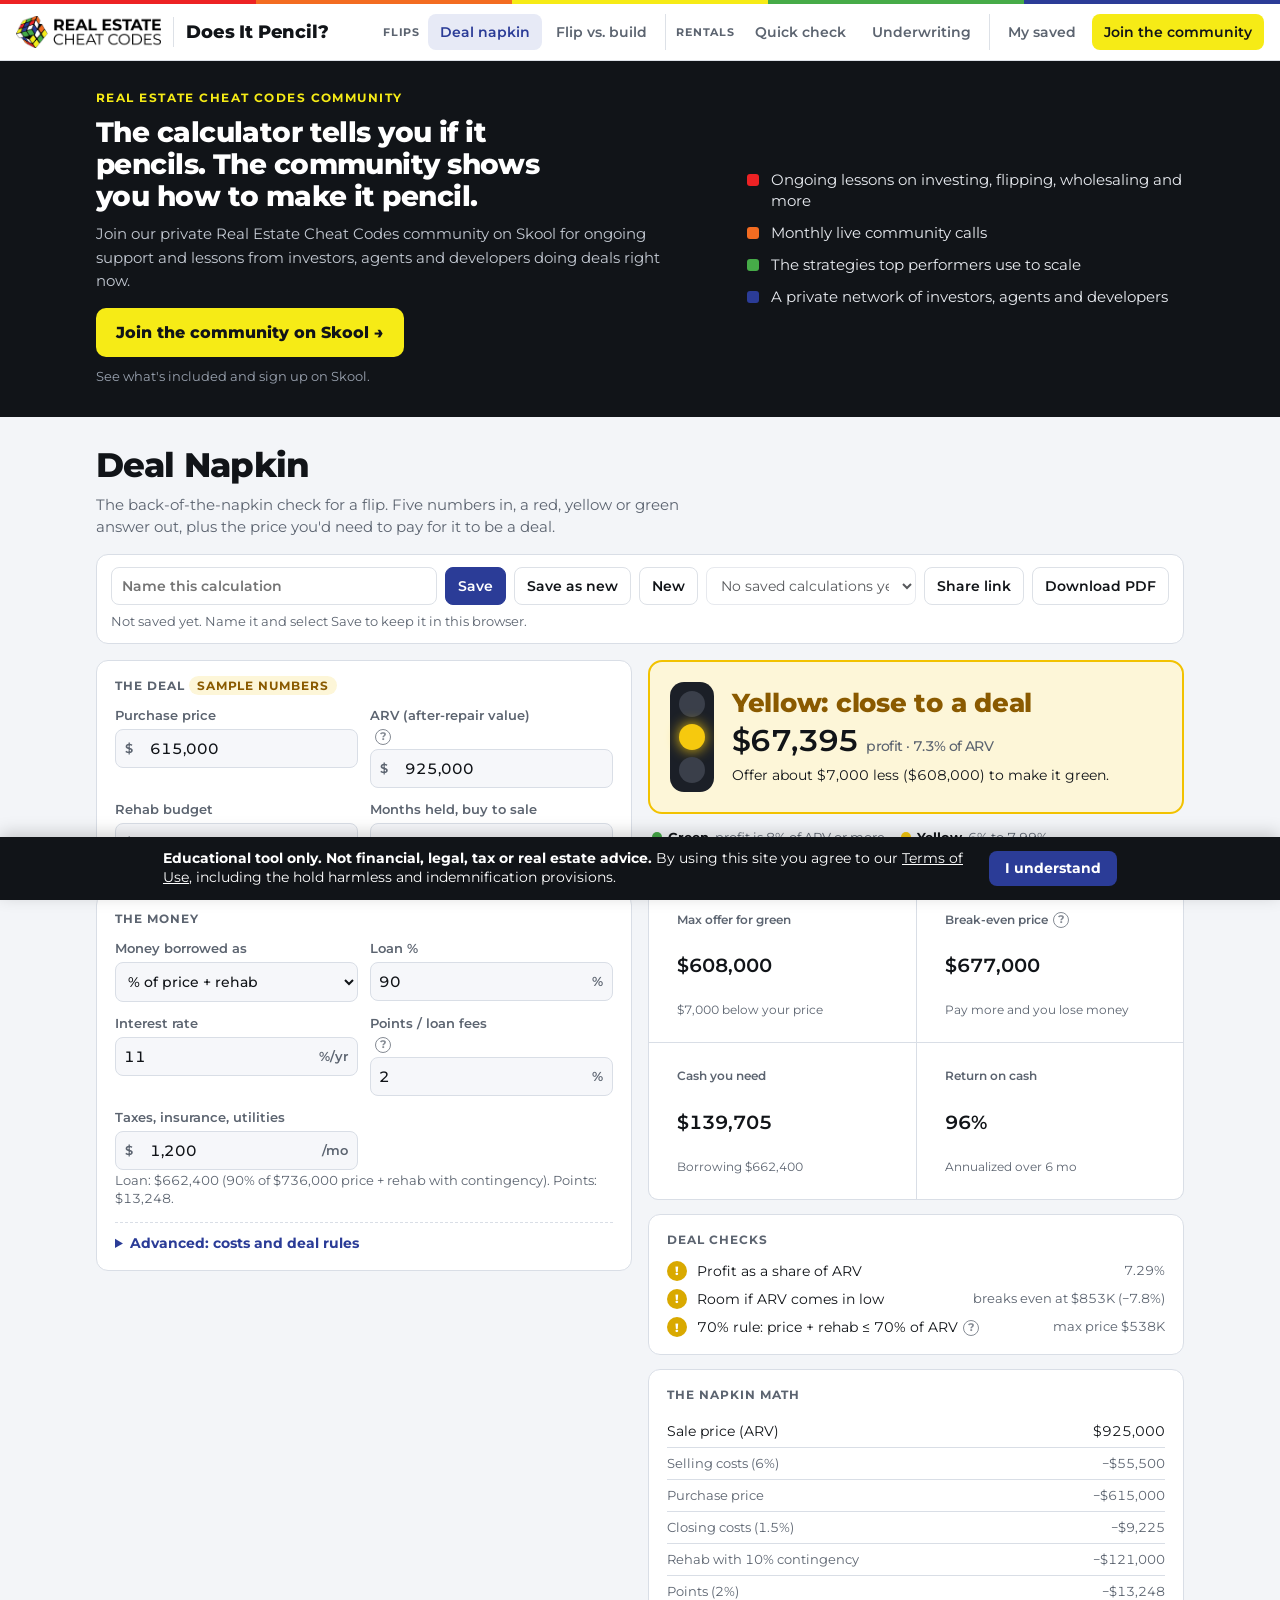
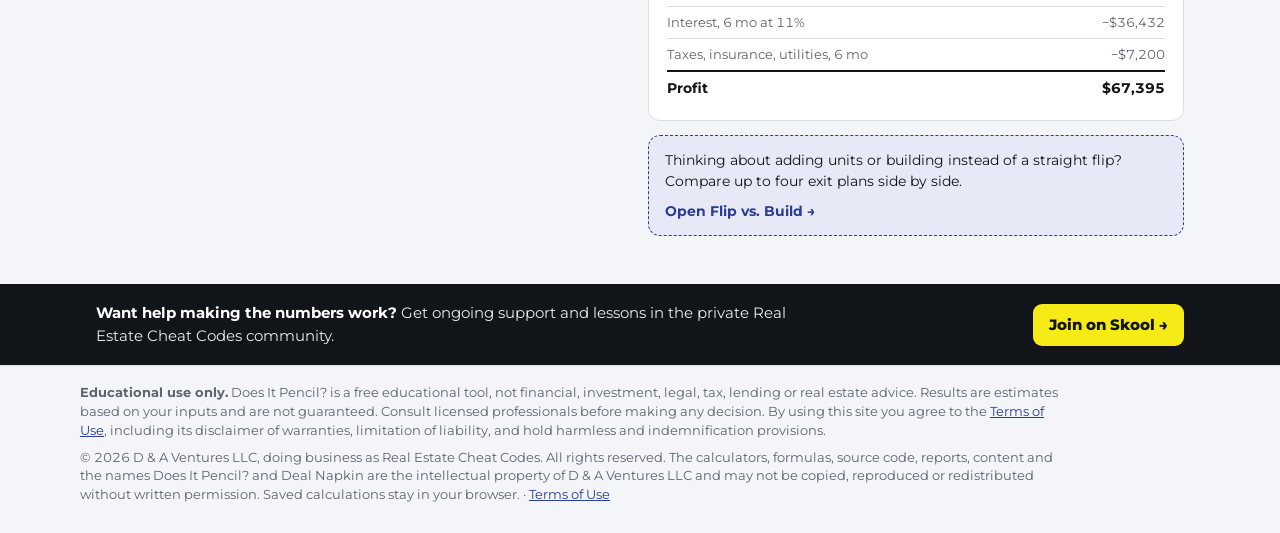
==== commit 03c563dc: "Add files via upload" ====
--- a/doesitpencil-site/deal-napkin/index.html
+++ b/doesitpencil-site/deal-napkin/index.html
@@ -8,6 +8,12 @@
 <meta property="og:title" content="Deal Napkin: Quick Flip Calculator · Does It Pencil?">
 <meta property="og:description" content="Free quick flip calculator. Enter purchase price, ARV, rehab, hold time and loan terms and get a red, yellow or green verdict, profit, cash needed and the max offer that makes it a deal.">
 <meta property="og:type" content="website">
+<meta property="og:image" content="https://doesitpencil.org/assets/og-image.png">
+<meta property="og:image:width" content="1200">
+<meta property="og:image:height" content="630">
+<meta property="og:site_name" content="Does It Pencil?">
+<meta name="twitter:card" content="summary_large_image">
+<meta name="twitter:image" content="https://doesitpencil.org/assets/og-image.png">
 <meta property="og:url" content="https://doesitpencil.org/deal-napkin/">
 <link rel="canonical" href="https://doesitpencil.org/deal-napkin/">
 <link rel="icon" type="image/png" href="../assets/favicon.png">
@@ -188,6 +194,8 @@
         <h2>The napkin math</h2>
         <table id="math"></table>
       </section>
+      <div id="dip-email"></div>
+      <div id="dip-next"></div>
     </aside>
   </div>
 </div>
@@ -240,6 +248,7 @@
 function read(){const d={};F.forEach(k=>{const el=$(k);d[k]=el.tagName==='SELECT'?el.value:(el.value===''?'':+el.value)});return d}
 function load(d){d={...EXAMPLE,...d};F.forEach(k=>{if(d[k]!==undefined)$(k).value=d[k]});calc()}
 
+const STICKY=DIP.mountSticky();
 function calc(){
   const d=read();
   $('loanPctWrap').hidden=d.loanMode!=='pct';$('loanAmtWrap').hidden=d.loanMode!=='amt';
@@ -279,6 +288,7 @@
     r(`Points (${d.points}%)`,-m.points,'sub')+r(`Interest, ${m.months} mo at ${d.rate}%`,-m.interest,'sub')+
     r(`Taxes, insurance, utilities, ${m.months} mo`,-m.hold,'sub')+
     r('Profit',m.profit,'tot');
+  STICKY.update(m.color,{green:'Green',yellow:'Yellow',red:'Red'}[m.color],money(m.profit)+' profit',pct(m.margin)+' of ARV');
 }
 
 F.forEach(k=>{$(k).addEventListener('input',()=>{$('exTag').hidden=true;window.__dipBar&&window.__dipBar.changed();calc()});
@@ -290,7 +300,21 @@
   reset:()=>{load({...EXAMPLE,price:'',arv:'',rehab:'',loanAmt:''});$('exTag').hidden=true},
   defaultLabel:d=>'Flip at '+money(+d.price||0),
   summarize:d=>{const m=model(d);return {headline:(m.color==='green'?'Green':m.color==='yellow'?'Yellow':'Red')+' · '+kmoney(m.profit)+' profit',
-    detail:money(+d.price||0)+' buy · '+money(+d.arv||0)+' ARV · '+pct(m.margin)+' margin',tone:m.color==='green'?'good':m.color==='red'?'bad':'warn'}}});
+    detail:money(+d.price||0)+' buy · '+money(+d.arv||0)+' ARV · '+pct(m.margin)+' margin',tone:m.color==='green'?'good':m.color==='red'?'bad':'warn'}},
+  report:()=>{const d=read(),m=model(d);
+    return {title:'Deal Napkin',subtitle:'Quick flip check',
+      verdict:{color:m.color,headline:money(m.profit)+' profit · '+pct(m.margin,2)+' of ARV',sub:$('vmsg').textContent},
+      legend:[['green','Green','profit is 8% of ARV or more'],['yellow','Yellow','6% to 7.99%'],['red','Red','5.99% or less']],
+      blocks:[
+        {kpis:[['Purchase price',money(m.price)],['ARV',money(m.arv)],['Rehab with contingency',money(m.rehab)],
+               ['Max offer for green',$('maxGreen').textContent],['Break-even price',$('maxBE').textContent],['Cash you need',money(m.cash),'Borrowing '+money(m.loan)],
+               ['Return on cash',pct(m.roi,0),'Annualized over '+m.months+' mo'],['Months held',String(m.months)],['Interest rate',d.rate+'%']]},
+        {node:$('checks'),title:'Deal checks'},
+        {node:$('math'),title:'The napkin math'},
+        {note:'Interest is figured on the full loan for every month held. Selling costs cover agent commissions and seller closing costs. Estimates only; not financial, legal or tax advice.'}]}}});
+DIP.mountEmail({el:'dip-email',calc:'napkin',getState:read,getLabel:()=>window.__dipBar.label,
+  summarize:d=>{const m=model(d);return {headline:{green:'Green',yellow:'Yellow',red:'Red'}[m.color]+' · '+money(m.profit)+' profit',detail:pct(m.margin)+' of ARV · max offer for green '+$('maxGreen').textContent}}});
+DIP.mountNext('dip-next','flip','Thinking about adding units or building instead of a straight flip? Compare up to four exit plans side by side.');
 })();
 </script>
 
--- a/doesitpencil-site/assets/site.css
+++ b/doesitpencil-site/assets/site.css
@@ -114,3 +114,127 @@
 .dip-cta-bottom .go:hover{background:#fff36a}
 .dip-cta-bottom .go:focus-visible{outline:3px solid #fff;outline-offset:2px}
 body{font-variant-numeric:tabular-nums}
+
+/* --- QA fixes --- */
+/* phones: menu wraps onto two rows so every link (incl. Join the community) is visible */
+@media (max-width:640px){
+  .dip-nav{flex-wrap:wrap;overflow:visible;gap:4px}
+  .dip-nav a{padding:6px 10px;font-size:13px}
+}
+/* phones: shorter top CTA so the calculator starts near the top of the screen */
+@media (max-width:700px){
+  .dip-cta-top ul,.dip-cta-top .fine,.dip-cta-top .eyebrow{display:none}
+  .dip-cta-top .dip-in{padding-block:18px 20px;gap:0}
+  .dip-cta-top h2{font-size:20px;margin-bottom:6px}
+  .dip-cta-top p{font-size:14px}
+  .dip-cta-top .go{margin-top:12px;padding:10px 16px;font-size:15px}
+}
+/* dark mode: give the CTA bands a deep RECC blue so they stand apart from the dark page */
+@media (prefers-color-scheme: dark){:root:not([data-theme="light"]) .dip-cta,:root:not([data-theme="light"]) .dip-cta-bottom{background:#1a2052}}
+:root[data-theme="dark"] .dip-cta,:root[data-theme="dark"] .dip-cta-bottom{background:#1a2052}
+
+/* ===== v3: grouped nav, traffic light, sticky bar, share, email, next, definitions, embed, PDF ===== */
+.dip-grp{display:flex;align-items:center;gap:2px;padding-right:6px;margin-right:2px;border-right:1px solid var(--dip-line)}
+.dip-grp-l{font-size:10.5px;font-weight:700;letter-spacing:.08em;text-transform:uppercase;color:var(--dip-muted);padding:0 6px 0 4px}
+@media (max-width:640px){.dip-grp{border-right:0;padding-right:0;width:100%}.dip-grp-l{min-width:58px}}
+
+.dip-light{--dip-dot:14px;display:inline-flex;flex-direction:column;gap:calc(var(--dip-dot)*.28);background:#1b1f27;border-radius:calc(var(--dip-dot)*.6);padding:calc(var(--dip-dot)*.32);flex:none;vertical-align:middle}
+.dip-light i{width:var(--dip-dot);height:var(--dip-dot);border-radius:50%;background:#3a3f4a;display:block}
+.dip-light.dip-red i:nth-child(1){background:#ed2224;box-shadow:0 0 calc(var(--dip-dot)*.5) #ed2224}
+.dip-light.dip-yellow i:nth-child(2){background:#f6c90e;box-shadow:0 0 calc(var(--dip-dot)*.5) #f6c90e}
+.dip-light.dip-green i:nth-child(3){background:#46ab48;box-shadow:0 0 calc(var(--dip-dot)*.5) #46ab48}
+.dip-legend{display:flex;flex-wrap:wrap;gap:4px 16px;font-size:13px;color:var(--dip-muted);font-family:var(--dip-sans)}
+.dip-legend span{display:flex;align-items:center;gap:6px}
+.dip-legend b{color:var(--dip-fg)}
+.dip-dot{width:10px;height:10px;border-radius:50%;display:inline-block;flex:none}
+.dip-dot.dip-green{background:#46ab48}.dip-dot.dip-yellow{background:#f6c90e}.dip-dot.dip-red{background:#ed2224}
+.dip-vchip{display:inline-flex;align-items:center;gap:6px;font-weight:700;font-size:12px;border-radius:999px;padding:3px 10px 3px 6px;white-space:nowrap}
+.dip-vchip.dip-green{background:#e3f4ea;color:#1f7a4d}.dip-vchip.dip-yellow{background:#fdf6d8;color:#8a5a00}.dip-vchip.dip-red{background:#fbe5e2;color:#b3261e}
+
+.dip-sticky{display:none}
+@media (max-width:860px){
+  .dip-sticky{display:flex;position:sticky;top:env(safe-area-inset-top,0px);z-index:20;align-items:center;gap:10px;background:#111418;color:#fff;font-family:var(--dip-sans);
+    padding-block:8px;padding-left:max(16px,env(safe-area-inset-left,0px));padding-right:max(16px,env(safe-area-inset-right,0px));font-size:14px;box-shadow:0 2px 8px rgba(0,0,0,.18)}
+  .dip-sticky .dip-light{flex-direction:row;padding:4px 6px}
+  .dip-st-l{font-weight:700}.dip-st-v{font-weight:800;margin-left:auto;font-variant-numeric:tabular-nums}.dip-st-s{font-size:12px;color:#c3c9d2;width:100%;margin-top:-6px;padding-left:2px}
+  .dip-sticky{flex-wrap:wrap}
+}
+html.dip-embedded .dip-sticky{display:none!important}
+
+.dip-actions{display:flex;gap:8px;flex-wrap:wrap}
+.dip-sharebox{flex-basis:100%;display:flex;flex-wrap:wrap;gap:8px;align-items:center}
+.dip-sharebox input{flex:1 1 260px;font-size:13px!important;font-weight:500!important;color:var(--dip-muted)!important}
+.dip-sharebox span{font-size:12.5px;color:var(--dip-good);flex-basis:100%}
+.dip-sharebox[hidden]{display:none}
+
+.dip-next{display:flex;flex-wrap:wrap;gap:10px 16px;align-items:center;justify-content:space-between;border:1px dashed var(--dip-accent);border-radius:12px;padding:14px 16px;font-family:var(--dip-sans);background:var(--dip-accent-soft)}
+.dip-next p{margin:0;font-size:14px;color:var(--dip-fg);max-width:60ch}
+.dip-next-go{font-weight:700;font-size:14px;color:var(--dip-accent);text-decoration:none;white-space:nowrap}
+.dip-next-go:hover{text-decoration:underline}
+
+.dip-email{border:1px solid var(--dip-line);border-radius:12px;padding:16px;background:var(--dip-bg);font-family:var(--dip-sans)}
+.dip-email h3{margin:0 0 4px;font-size:16px;font-weight:800}
+.dip-email p{margin:0 0 10px;font-size:13.5px;color:var(--dip-muted);line-height:1.5}
+.dip-email-row{display:flex;gap:8px;flex-wrap:wrap}
+.dip-email-row input{flex:1 1 200px;min-width:0;font:inherit;font-size:14px;padding:9px 10px;border:1px solid var(--dip-line);border-radius:8px;background:var(--dip-soft);color:var(--dip-fg)}
+.dip-email-row button{font:inherit;font-weight:700;font-size:14px;border:0;border-radius:8px;padding:9px 14px;background:var(--dip-accent);color:var(--dip-on-accent);cursor:pointer}
+.dip-email-fine{font-size:11.5px!important;margin:8px 0 0!important}
+.dip-email-msg{font-size:13px!important;color:var(--dip-fg)!important;margin:6px 0 0!important}
+.dip-email[hidden]{display:none}
+
+.dip-def{display:inline-grid;place-items:center;width:16px;height:16px;margin-left:5px;border-radius:50%;border:1px solid currentColor;background:transparent;color:var(--dip-muted);font:700 10.5px/1 var(--dip-sans);cursor:help;padding:0;vertical-align:1px;opacity:.75;text-transform:none;letter-spacing:0}
+.dip-def:hover,.dip-def:focus-visible{opacity:1;color:var(--dip-accent);outline:none}
+.dip-tip{position:absolute;z-index:100;background:#111418;color:#f3f5f8;font:500 13px/1.5 var(--dip-sans);padding:10px 12px;border-radius:10px;box-shadow:0 6px 24px rgba(0,0,0,.25);text-transform:none;letter-spacing:0}
+.dip-tip b{color:#f6eb16;margin-right:4px}
+.dip-tip[hidden]{display:none}
+
+/* embedded (iframe on another site): just the calculator, a compact CTA and a one-line legal note */
+html.dip-embedded .dip-header,html.dip-embedded .dip-cta-top,html.dip-embedded .dip-notice,html.dip-embedded .dip-foot .dip-legal{display:none!important}
+.dip-embed-legal{margin:0;font-size:12px}
+
+/* PDF report pages (letter portrait, always light) */
+.dip-rep-wrap{position:fixed;left:-12000px;top:0;width:816px}
+.dip-rep{width:816px;height:1056px;background:#fff;color:#111418;font-family:"Montserrat",system-ui,sans-serif;position:relative;padding:44px 52px 40px;display:flex;flex-direction:column;box-sizing:border-box;font-variant-numeric:tabular-nums}
+.dip-rep *{box-sizing:border-box}
+.dip-rep-stripe{position:absolute;inset:0 0 auto 0;height:7px;display:flex}.dip-rep-stripe i{flex:1}
+.dip-rep-stripe i:nth-child(1){background:#ed2224}.dip-rep-stripe i:nth-child(2){background:#f36c21}.dip-rep-stripe i:nth-child(3){background:#f6eb16}.dip-rep-stripe i:nth-child(4){background:#46ab48}.dip-rep-stripe i:nth-child(5){background:#2b3c97}
+.dip-rep-head{display:flex;align-items:center;justify-content:space-between;gap:16px;padding-bottom:12px;border-bottom:1px solid #e3e8ec}
+.dip-rep-head img{height:30px}.dip-rep-head span{font-size:12px;color:#5c6470;font-weight:600}
+.dip-rep-body{flex:1;overflow:hidden;padding-top:14px}
+.dip-rep-foot{display:flex;justify-content:space-between;gap:12px;border-top:1px solid #e3e8ec;padding-top:8px;font-size:10px;color:#7a8490}
+.dip-rep-block{margin-bottom:14px}
+.dip-rep-title h1{font-size:26px;font-weight:800;margin:0;letter-spacing:-.01em}
+.dip-rep-title p{margin:4px 0 0;color:#5c6470;font-size:12.5px}
+.dip-rep h2{font-size:14px;font-weight:800;color:#2b3c97;margin:0 0 8px;text-transform:uppercase;letter-spacing:.05em}
+.dip-rep-verdict{display:flex;align-items:center;gap:16px;border:2px solid #d9dee6;border-radius:12px;padding:14px 16px;margin-bottom:8px}
+.dip-rep-verdict.dip-green{border-color:#46ab48;background:#e3f4ea}.dip-rep-verdict.dip-yellow{border-color:#f2c200;background:#fdf6d8}.dip-rep-verdict.dip-red{border-color:#ed2224;background:#fbe5e2}
+.dip-rep-verdict .vl{font-size:18px;font-weight:800}.dip-rep-verdict .vh{font-size:24px;font-weight:800;margin-top:2px}.dip-rep-verdict .vs{font-size:12px;color:#3d4550;margin-top:4px}
+.dip-rep-verdict.dip-green .vl{color:#1f7a4d}.dip-rep-verdict.dip-yellow .vl{color:#8a5a00}.dip-rep-verdict.dip-red .vl{color:#b3261e}
+.dip-rep .dip-legend{color:#5c6470;font-size:11.5px}.dip-rep .dip-legend b{color:#111418}
+.dip-rep-kpis{display:grid;grid-template-columns:repeat(3,1fr);gap:8px}
+.dip-rep-kpis>div{border:1px solid #e3e8ec;border-radius:8px;padding:8px 10px}
+.dip-rep-kpis .k{font-size:10.5px;color:#5c6470;font-weight:600}.dip-rep-kpis .v{font-size:16px;font-weight:800;margin-top:2px}.dip-rep-kpis .s{font-size:10px;color:#7a8490;margin-top:1px}
+.dip-rep table{width:100%;border-collapse:collapse;font-size:11.5px}
+.dip-rep td,.dip-rep th{padding:4px 6px;border-bottom:1px solid #eef1f4;text-align:left;color:#111418;background:none}
+.dip-rep td.r,.dip-rep th.r,.dip-rep-clone td:not(:first-child),.dip-rep-clone th:not(:first-child){text-align:right}
+.dip-rep tr.tot td,.dip-rep tr.total td,.dip-rep tr.net td{font-weight:800;border-top:1.5px solid #111418}
+.dip-rep tr.sub td{color:#5c6470}
+.dip-rep .neg{color:#b3261e}.dip-rep .pos{color:#1f7a4d}
+.dip-rep-clone{width:100%}
+.dip-rep-clone *{font-family:inherit!important}
+.dip-rep-note{font-size:10.5px;color:#5c6470;line-height:1.5;margin:0}
+.dip-rep-cta{background:#111418;color:#e8ebf0;border-radius:10px;padding:10px 14px;font-size:12px}.dip-rep-cta b{color:#f6eb16}
+/* report pages always use light values, even when the site is in dark mode */
+.dip-rep{--fg:#111418;--text:#111418;--muted:#5c6470;--line:#e3e8ec;--border:#e3e8ec;--card:#fff;--surface:#fff;--surface2:#f3f5f8;--field:#f3f5f8;--bg:#fff;
+  --good:#1f7a4d;--good-bg:#dff1e6;--bad:#b3261e;--bad-bg:#fbe5e2;--warn:#8a5a00;--warn-bg:#fdf6d8;--green:#1f7a4d;--red:#b3261e;--yellow:#8a5a00;
+  --green-ring:#46ab48;--red-ring:#ed2224;--dip-fg:#111418;--dip-muted:#5c6470}
+.dip-rep tr.group td{font-weight:700;color:#5c6470;padding-top:8px}
+.dip-rep .checks{list-style:none;margin:0;padding:0;display:flex;flex-direction:column;gap:6px;font-size:12px}
+.dip-rep .checks li{display:grid;grid-template-columns:20px 1fr auto;gap:8px;align-items:center}
+.dip-rep .checks .ic{width:18px;height:18px;border-radius:50%;display:grid;place-items:center;color:#fff;font-size:11px;font-weight:800}
+.dip-rep .checks .ok .ic{background:#46ab48}.dip-rep .checks .no .ic{background:#ed2224}.dip-rep .checks .meh .ic{background:#d9a900}
+.dip-rep .sens td{text-align:center!important}
+/* html2canvas cannot read color-mix(): give report contents plain colors */
+.dip-rep td,.dip-rep th,.dip-rep tr{border-color:#eef1f4!important;box-shadow:none!important}
+.dip-rep tbody tr+tr td{border-top:1px solid #eef1f4!important}
+.dip-rep tr.hold td{background:#fdf6d8!important}
